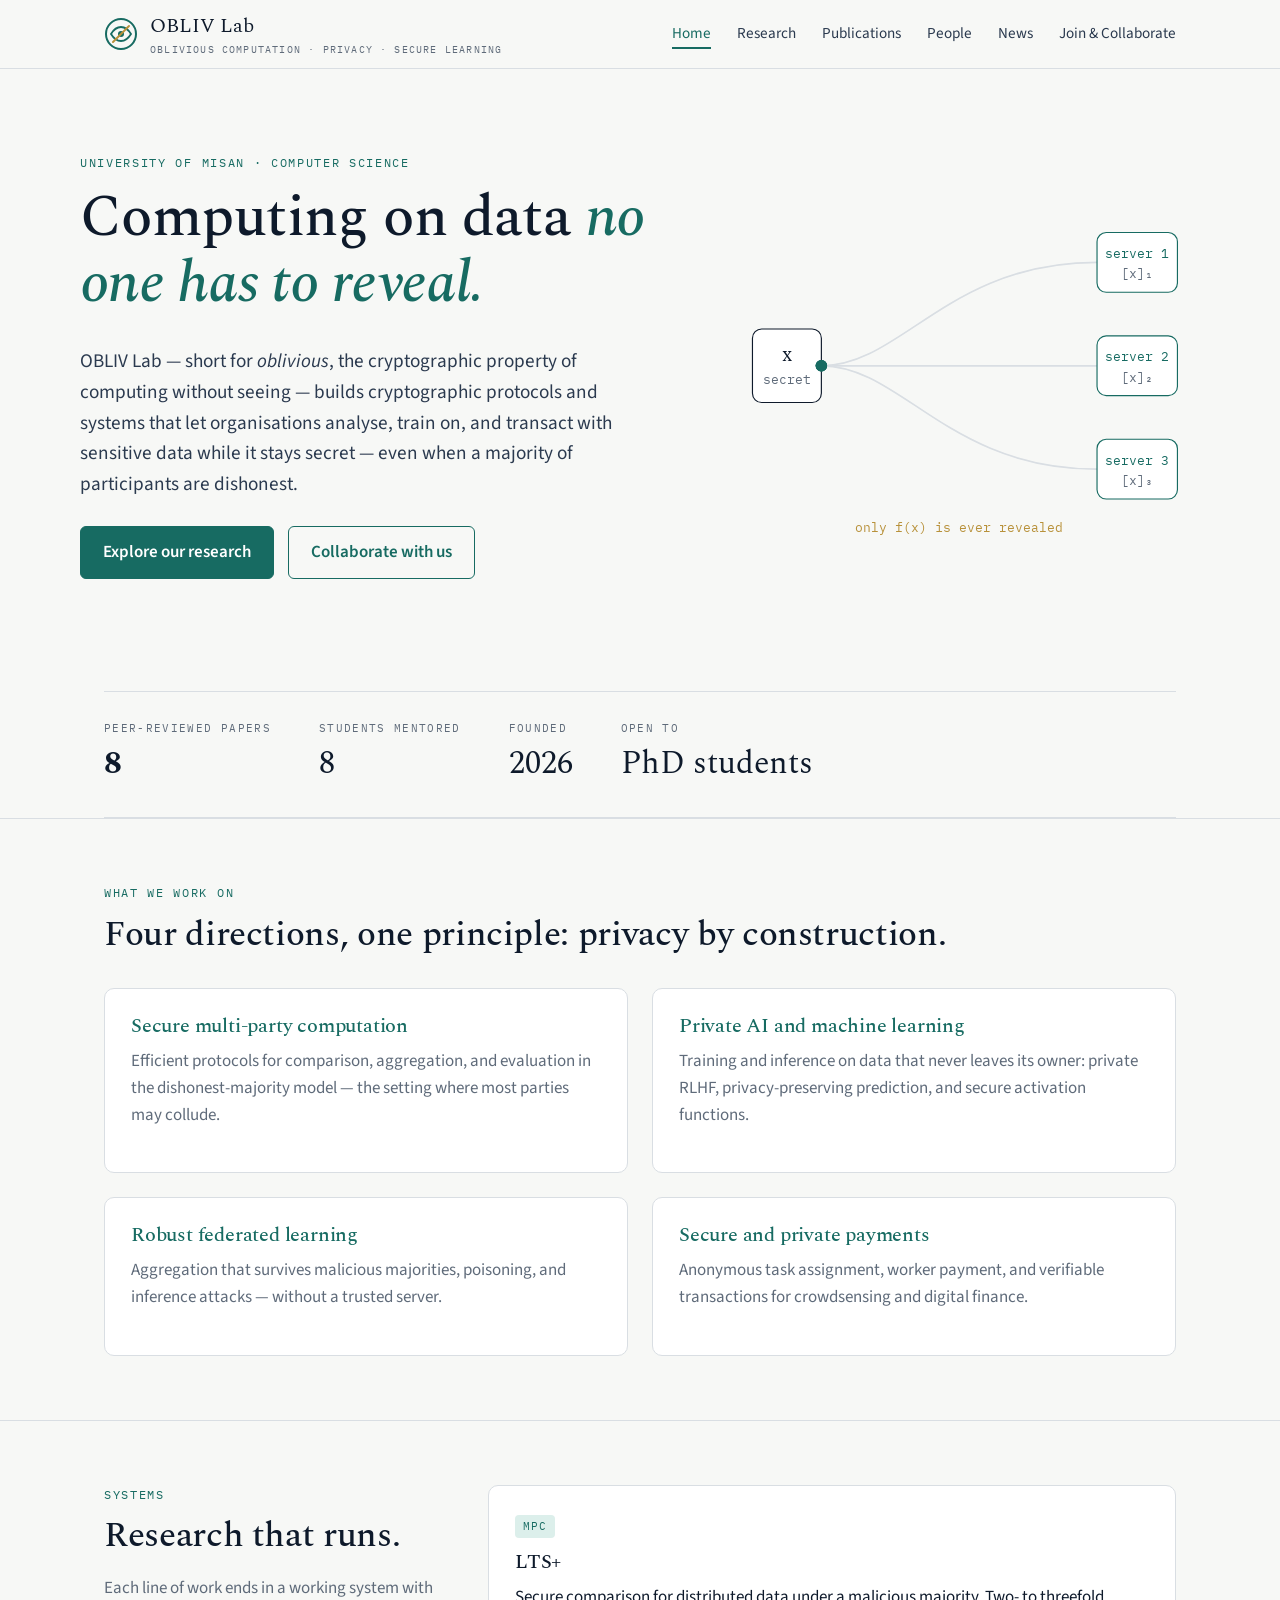
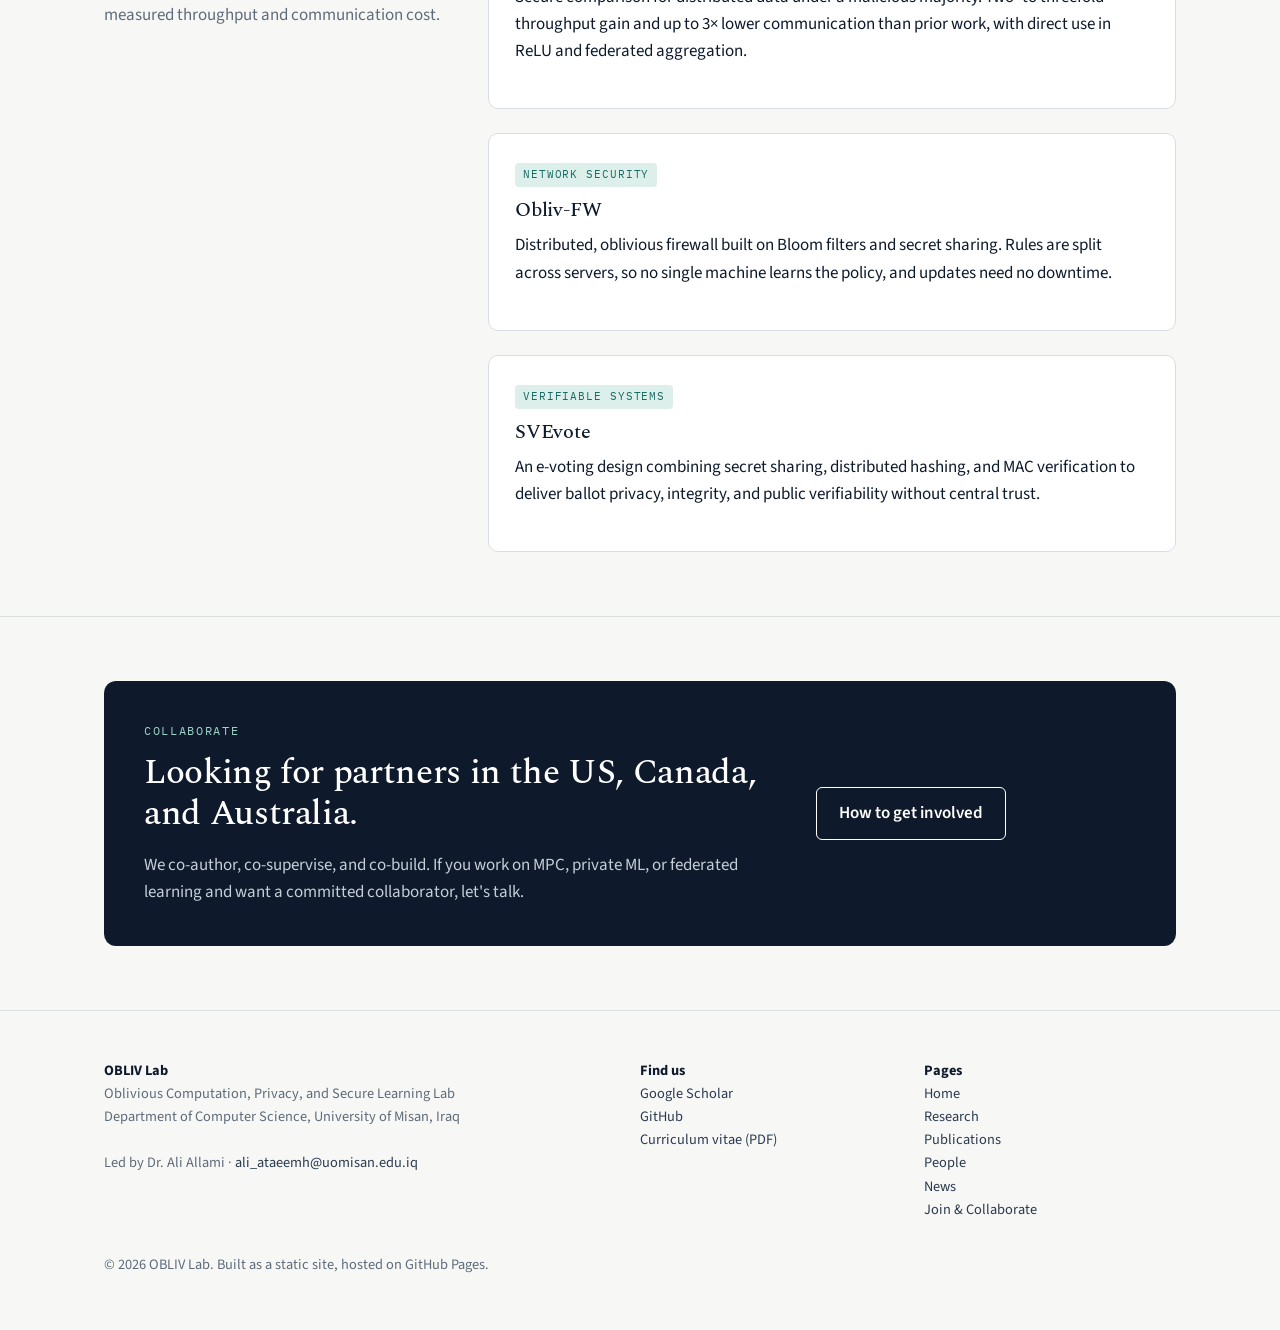
==== index.html @ cf1534f7 "Add files via upload" ====
<!DOCTYPE html><html lang="en"><head><meta charset="utf-8"><meta name="viewport" content="width=device-width,initial-scale=1">
<title>Home · OBLIV Lab · University of Misan</title><meta name="description" content="OBLIV Lab at the University of Misan researches secure multi-party computation, privacy-preserving machine learning, federated learning, and secure payments.">
<meta property="og:title" content="Home · OBLIV Lab"><meta property="og:description" content="OBLIV Lab at the University of Misan researches secure multi-party computation, privacy-preserving machine learning, federated learning, and secure payments.">
<link rel="preconnect" href="https://fonts.googleapis.com"><link href="https://fonts.googleapis.com/css2?family=Spectral:ital,wght@0,400;0,500;1,400;1,500&family=Source+Sans+3:wght@400;600&family=IBM+Plex+Mono:wght@400;500&display=swap" rel="stylesheet">
<link rel="stylesheet" href="assets/style.css">
<script type="application/ld+json">{"@context":"https://schema.org","@type":"Person","name":"Ali Allami","jobTitle":"Assistant Professor of Computer Science","affiliation":"University of Misan","email":"ali_ataeemh@uomisan.edu.iq","url":"https://aaallami.github.io/oblivlab/","sameAs":["https://scholar.google.com/citations?user=SB2VG4AAAAAJ","https://github.com/aaallami"]}</script>
</head><body>
<header><div class="wrap nav"><a class="brand" href="index.html"><svg width="34" height="34" viewBox="0 0 34 34" aria-hidden="true"><circle cx="17" cy="17" r="15" fill="none" stroke="#176B62" stroke-width="2"/><path d="M7 17c3-5 7-7 10-7s7 2 10 7c-3 5-7 7-10 7s-7-2-10-7z" fill="none" stroke="#176B62" stroke-width="1.8"/><circle cx="17" cy="17" r="3" fill="#176B62"/><path d="M9 25L25 9" stroke="#B8913A" stroke-width="2" stroke-linecap="round"/></svg><span>OBLIV Lab<small>Oblivious Computation · Privacy · Secure Learning</small></span></a>
<button class="menu" aria-label="Menu">Menu</button><ul><li><a href="index.html" class="active">Home</a></li><li><a href="research.html" class="">Research</a></li><li><a href="publications.html" class="">Publications</a></li><li><a href="people.html" class="">People</a></li><li><a href="news.html" class="">News</a></li><li><a href="join.html" class="">Join & Collaborate</a></li></ul></div></header>
<main><!--title:Home--><!--desc:OBLIV Lab at the University of Misan researches secure multi-party computation, privacy-preserving machine learning, federated learning, and secure payments.-->
<div class="wrap hero">
 <div>
  <div class="eyebrow">University of Misan · Computer Science</div>
  <h1>Computing on data <em>no one has to reveal.</em></h1>
  <p class="lead">OBLIV Lab — short for <em>oblivious</em>, the cryptographic property of computing without seeing — builds cryptographic protocols and systems that let organisations analyse, train on, and transact with sensitive data while it stays secret — even when a majority of participants are dishonest.</p>
  <div class="actions"><a class="btn primary" href="research.html">Explore our research</a><a class="btn" href="join.html">Collaborate with us</a></div>
 </div>
 <svg class="shares" viewBox="0 0 420 320" role="img" aria-label="Illustration of secret sharing: one data item is split into three shares sent to independent servers, and only the computed result is revealed.">
  <defs><path id="p1" d="M90 160 C160 160,200 70,330 70"/><path id="p2" d="M90 160 C180 160,220 160,330 160"/><path id="p3" d="M90 160 C160 160,200 250,330 250"/></defs>
  <g stroke="#D9DEE3" fill="none" stroke-width="1.5"><use href="#p1"/><use href="#p2"/><use href="#p3"/></g>
  <g font-family="IBM Plex Mono,monospace" font-size="11" fill="#5F6B7A">
   <rect x="30" y="128" width="60" height="64" rx="8" fill="#fff" stroke="#0E1A2B"/><text x="60" y="156" text-anchor="middle" fill="#0E1A2B" font-size="18" font-family="Spectral,serif">x</text><text x="60" y="176" text-anchor="middle">secret</text>
   <rect x="330" y="44" width="70" height="52" rx="8" fill="#fff" stroke="#176B62"/><text x="365" y="66" text-anchor="middle" fill="#176B62">server 1</text><text x="365" y="84" text-anchor="middle">[x]₁</text>
   <rect x="330" y="134" width="70" height="52" rx="8" fill="#fff" stroke="#176B62"/><text x="365" y="156" text-anchor="middle" fill="#176B62">server 2</text><text x="365" y="174" text-anchor="middle">[x]₂</text>
   <rect x="330" y="224" width="70" height="52" rx="8" fill="#fff" stroke="#176B62"/><text x="365" y="246" text-anchor="middle" fill="#176B62">server 3</text><text x="365" y="264" text-anchor="middle">[x]₃</text>
   <text x="210" y="305" text-anchor="middle" fill="#B8913A">only f(x) is ever revealed</text>
  </g>
  <g fill="#176B62"><circle class="pkt d1" r="5" style="offset-path:path('M90 160 C160 160,200 70,330 70')"/><circle class="pkt d2" r="5" style="offset-path:path('M90 160 C180 160,220 160,330 160')"/><circle class="pkt d3" r="5" style="offset-path:path('M90 160 C160 160,200 250,330 250')"/></g>
 </svg>
</div>
<div class="wrap"><div class="stats reveal"><div><span>Peer-reviewed papers</span><b id="pubcount">8</b></div><div><span>Students mentored</span>8</div><div><span>Founded</span>2026</div><div><span>Open to</span>PhD students</div></div></div>
<section><div class="wrap">
 <div class="eyebrow">What we work on</div><h2>Four directions, one principle: privacy by construction.</h2>
 <div class="grid c2" style="margin-top:32px">
  <a class="card reveal" href="research.html#mpc"><h3>Secure multi-party computation</h3><p class="muted">Efficient protocols for comparison, aggregation, and evaluation in the dishonest-majority model — the setting where most parties may collude.</p></a>
  <a class="card reveal" href="research.html#pml"><h3>Private AI and machine learning</h3><p class="muted">Training and inference on data that never leaves its owner: private RLHF, privacy-preserving prediction, and secure activation functions.</p></a>
  <a class="card reveal" href="research.html#fl"><h3>Robust federated learning</h3><p class="muted">Aggregation that survives malicious majorities, poisoning, and inference attacks — without a trusted server.</p></a>
  <a class="card reveal" href="research.html#pay"><h3>Secure and private payments</h3><p class="muted">Anonymous task assignment, worker payment, and verifiable transactions for crowdsensing and digital finance.</p></a>
 </div>
</div></section>
<section><div class="wrap split">
 <div><div class="eyebrow">Systems</div><h2>Research that runs.</h2><p class="muted">Each line of work ends in a working system with measured throughput and communication cost.</p></div>
 <div class="grid">
  <div class="card reveal"><span class="tag">MPC</span><h3 style="margin-top:12px">LTS+</h3><p>Secure comparison for distributed data under a malicious majority. Two- to threefold throughput gain and up to 3× lower communication than prior work, with direct use in ReLU and federated aggregation.</p></div>
  <div class="card reveal"><span class="tag">Network security</span><h3 style="margin-top:12px">Obliv-FW</h3><p>Distributed, oblivious firewall built on Bloom filters and secret sharing. Rules are split across servers, so no single machine learns the policy, and updates need no downtime.</p></div>
  <div class="card reveal"><span class="tag">Verifiable systems</span><h3 style="margin-top:12px">SVEvote</h3><p>An e-voting design combining secret sharing, distributed hashing, and MAC verification to deliver ballot privacy, integrity, and public verifiability without central trust.</p></div>
 </div>
</div></section>
<section><div class="wrap"><div class="callout reveal"><div><div class="eyebrow" style="color:#9CD3C9">Collaborate</div><h2>Looking for partners in the US, Canada, and Australia.</h2><p style="color:#C5CED8;margin:0">We co-author, co-supervise, and co-build. If you work on MPC, private ML, or federated learning and want a committed collaborator, let's talk.</p></div><div><a class="btn" href="join.html">How to get involved</a></div></div></div></section>
</main>
<footer><div class="wrap"><div class="cols"><div><strong style="color:var(--ink)">OBLIV Lab</strong><br>Oblivious Computation, Privacy, and Secure Learning Lab<br>Department of Computer Science, University of Misan, Iraq<br><br>Led by Dr. Ali Allami · <a href="mailto:ali_ataeemh@uomisan.edu.iq">ali_ataeemh@uomisan.edu.iq</a></div>
<div><strong style="color:var(--ink)">Find us</strong><br><a href="https://scholar.google.com/citations?user=SB2VG4AAAAAJ">Google Scholar</a><br><a href="https://github.com/aaallami">GitHub</a><br><a href="assets/Ali_Allami_CV.pdf">Curriculum vitae (PDF)</a></div>
<div><strong style="color:var(--ink)">Pages</strong><br><a href="index.html">Home</a><br><a href="research.html">Research</a><br><a href="publications.html">Publications</a><br><a href="people.html">People</a><br><a href="news.html">News</a><br><a href="join.html">Join & Collaborate</a></div></div>
<p style="margin-top:32px">© 2026 OBLIV Lab. Built as a static site, hosted on GitHub Pages.</p></div></footer>
<script src="assets/site.js"></script></body></html>
---- assets/style.css ----
:root{
  --ink:#0E1A2B; --ink-2:#2B3A4F; --muted:#5F6B7A; --line:#D9DEE3;
  --paper:#F7F8F6; --card:#FFFFFF; --teal:#176B62; --teal-soft:#DCEFEB; --gold:#B8913A;
  --display:"Spectral",Georgia,serif; --body:"Source Sans 3","Segoe UI",system-ui,sans-serif; --mono:"IBM Plex Mono",ui-monospace,monospace;
  --max:1120px;
}
*{box-sizing:border-box}
html{scroll-behavior:smooth}
body{margin:0;background:var(--paper);color:var(--ink);font-family:var(--body);font-size:17px;line-height:1.6}
a{color:var(--teal);text-decoration:none}
a:hover{text-decoration:underline}
:focus-visible{outline:2px solid var(--gold);outline-offset:3px}
.wrap{max-width:var(--max);margin:0 auto;padding:0 24px}
h1,h2,h3{font-family:var(--display);font-weight:500;line-height:1.15;margin:0 0 .5em;letter-spacing:-.01em}
h1{font-size:clamp(2.2rem,5vw,3.6rem)}
h2{font-size:clamp(1.6rem,3vw,2.2rem)}
h3{font-size:1.25rem}
p{margin:0 0 1em}
.eyebrow{font-family:var(--mono);font-size:.75rem;letter-spacing:.14em;text-transform:uppercase;color:var(--teal);margin-bottom:.8rem}
.muted{color:var(--muted)}
/* header */
header{position:sticky;top:0;z-index:10;background:rgba(247,248,246,.92);backdrop-filter:blur(8px);border-bottom:1px solid var(--line)}
.nav{display:flex;align-items:center;justify-content:space-between;height:68px}
.brand{display:flex;align-items:center;gap:12px;color:var(--ink);font-family:var(--display);font-size:1.25rem}
.brand:hover{text-decoration:none}
.brand small{display:block;font-family:var(--mono);font-size:.62rem;letter-spacing:.12em;text-transform:uppercase;color:var(--muted)}
.nav ul{list-style:none;display:flex;gap:26px;margin:0;padding:0}
.nav ul a{color:var(--ink-2);font-size:.95rem}
.nav ul a.active,.nav ul a:hover{color:var(--teal);text-decoration:none;border-bottom:2px solid var(--teal);padding-bottom:3px}
.menu{display:none;background:none;border:1px solid var(--line);border-radius:6px;padding:6px 10px;font:inherit;cursor:pointer}
@media(max-width:760px){.menu{display:block}.nav ul{display:none;position:absolute;left:0;right:0;top:68px;background:var(--paper);flex-direction:column;gap:0;padding:8px 24px 16px;border-bottom:1px solid var(--line)}.nav ul.open{display:flex}.nav ul li{padding:10px 0}}
/* hero */
.hero{padding:84px 0 64px;display:grid;grid-template-columns:1.1fr .9fr;gap:48px;align-items:center}
.hero h1 em{font-style:italic;color:var(--teal)}
.hero p.lead{font-size:1.2rem;color:var(--ink-2);max-width:54ch}
.btn{display:inline-block;padding:12px 22px;border-radius:6px;font-weight:600;border:1px solid var(--teal);color:var(--teal);transition:.2s}
.btn:hover{text-decoration:none;background:var(--teal);color:#fff}
.btn.primary{background:var(--teal);color:#fff}
.btn.primary:hover{background:#105149;border-color:#105149}
.actions{display:flex;gap:14px;flex-wrap:wrap;margin-top:26px}
@media(max-width:860px){.hero{grid-template-columns:1fr;padding:56px 0 40px}}
/* shares diagram */
.shares{width:100%;height:auto}
.shares .pkt{animation:travel 6s ease-in-out infinite}
.shares .pkt.d1{animation-delay:0s}.shares .pkt.d2{animation-delay:.4s}.shares .pkt.d3{animation-delay:.8s}
@keyframes travel{0%,15%{offset-distance:0%;opacity:0}25%{opacity:1}70%{opacity:1}85%,100%{offset-distance:100%;opacity:0}}
@media(prefers-reduced-motion:reduce){.shares .pkt{animation:none;offset-distance:55%}}
/* sections */
section{padding:64px 0;border-top:1px solid var(--line)}
.grid{display:grid;gap:24px}
.grid.c3{grid-template-columns:repeat(3,1fr)}
.grid.c2{grid-template-columns:repeat(2,1fr)}
@media(max-width:860px){.grid.c3,.grid.c2{grid-template-columns:1fr}}
.card{background:var(--card);border:1px solid var(--line);border-radius:10px;padding:26px;transition:.2s}
.card:hover{border-color:var(--teal);box-shadow:0 8px 24px rgba(14,26,43,.06)}
.card h3{margin-top:0}
.tag{display:inline-block;font-family:var(--mono);font-size:.7rem;letter-spacing:.08em;text-transform:uppercase;background:var(--teal-soft);color:var(--teal);border-radius:4px;padding:3px 8px;margin-right:6px}
.tag.gold{background:#F5EDD8;color:#8A6A22}
.tag.grey{background:#ECEFF2;color:var(--muted)}
.split{display:grid;grid-template-columns:1fr 2fr;gap:40px;align-items:start}
@media(max-width:860px){.split{grid-template-columns:1fr}}
/* stats strip */
.stats{display:flex;gap:48px;flex-wrap:wrap;padding:28px 0;border-top:1px solid var(--line);border-bottom:1px solid var(--line);margin-top:48px}
.stats div{font-family:var(--display);font-size:2rem;color:var(--ink)}
.stats div span{display:block;font-family:var(--mono);font-size:.7rem;letter-spacing:.12em;text-transform:uppercase;color:var(--muted)}
/* publications */
.filters{display:flex;gap:10px;flex-wrap:wrap;margin:0 0 28px}
.filters button{font:inherit;font-size:.9rem;padding:7px 14px;border:1px solid var(--line);background:#fff;border-radius:999px;cursor:pointer;color:var(--ink-2)}
.filters button.on{background:var(--ink);color:#fff;border-color:var(--ink)}
.year{font-family:var(--mono);font-size:.8rem;letter-spacing:.12em;color:var(--muted);margin:32px 0 10px;padding-top:24px;border-top:1px dashed var(--line)}
.pub{display:grid;grid-template-columns:36px 1fr;gap:14px;padding:16px 0;border-bottom:1px solid var(--line)}
.pub .n{font-family:var(--mono);font-size:.8rem;color:var(--muted);padding-top:4px}
.pub .t{font-weight:600;font-size:1.05rem}
.pub .a{color:var(--ink-2)}
.pub .a b{color:var(--ink);font-weight:600}
.pub .a .s{color:var(--teal)}
.pub .v{color:var(--muted);font-size:.95rem}
.pub .links a{font-size:.85rem;margin-right:12px;font-family:var(--mono)}
/* people */
.person{display:flex;gap:18px;align-items:flex-start}
.avatar{width:64px;height:64px;border-radius:50%;background:linear-gradient(135deg,var(--teal-soft),#C9DED9);display:grid;place-items:center;font-family:var(--display);color:var(--teal);font-size:1.3rem;flex:none;object-fit:cover}
.person small{display:block;color:var(--muted)}
/* timeline / news */
.news li{display:grid;grid-template-columns:120px 1fr;gap:20px;padding:14px 0;border-bottom:1px solid var(--line);list-style:none}
.news ul{padding:0;margin:0}
.news time{font-family:var(--mono);font-size:.78rem;color:var(--muted);padding-top:4px}
/* footer */
footer{padding:48px 0 40px;border-top:1px solid var(--line);color:var(--muted);font-size:.9rem}
footer .cols{display:grid;grid-template-columns:2fr 1fr 1fr;gap:32px}
footer a{color:var(--ink-2)}
@media(max-width:760px){footer .cols{grid-template-columns:1fr}}
.callout{background:var(--ink);color:#E9EEF2;border-radius:12px;padding:40px;display:grid;grid-template-columns:2fr 1fr;gap:32px;align-items:center}
.callout h2{color:#fff}.callout a.btn{border-color:#fff;color:#fff}.callout a.btn:hover{background:#fff;color:var(--ink)}
@media(max-width:760px){.callout{grid-template-columns:1fr;padding:28px}}
.reveal{opacity:0;transform:translateY(12px);transition:.6s ease}
.reveal.in{opacity:1;transform:none}
@media(prefers-reduced-motion:reduce){.reveal{opacity:1;transform:none;transition:none}}
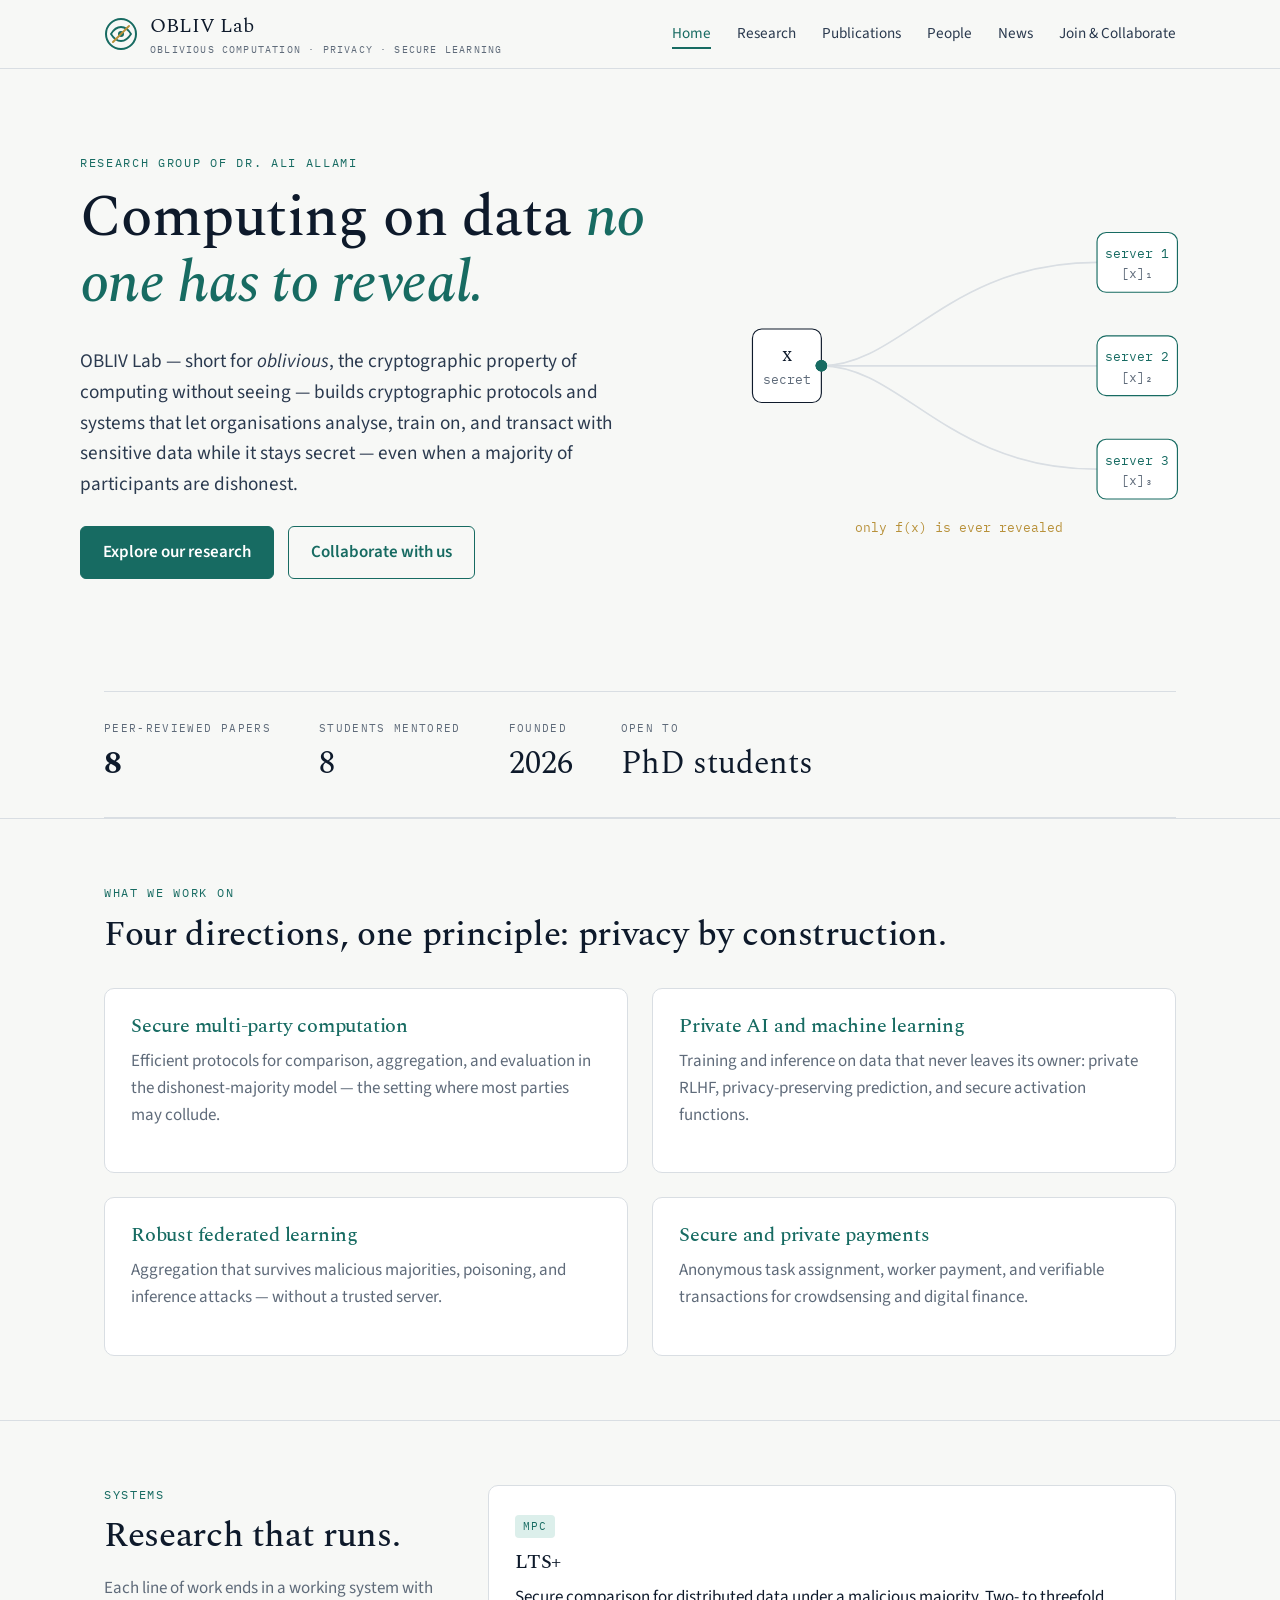
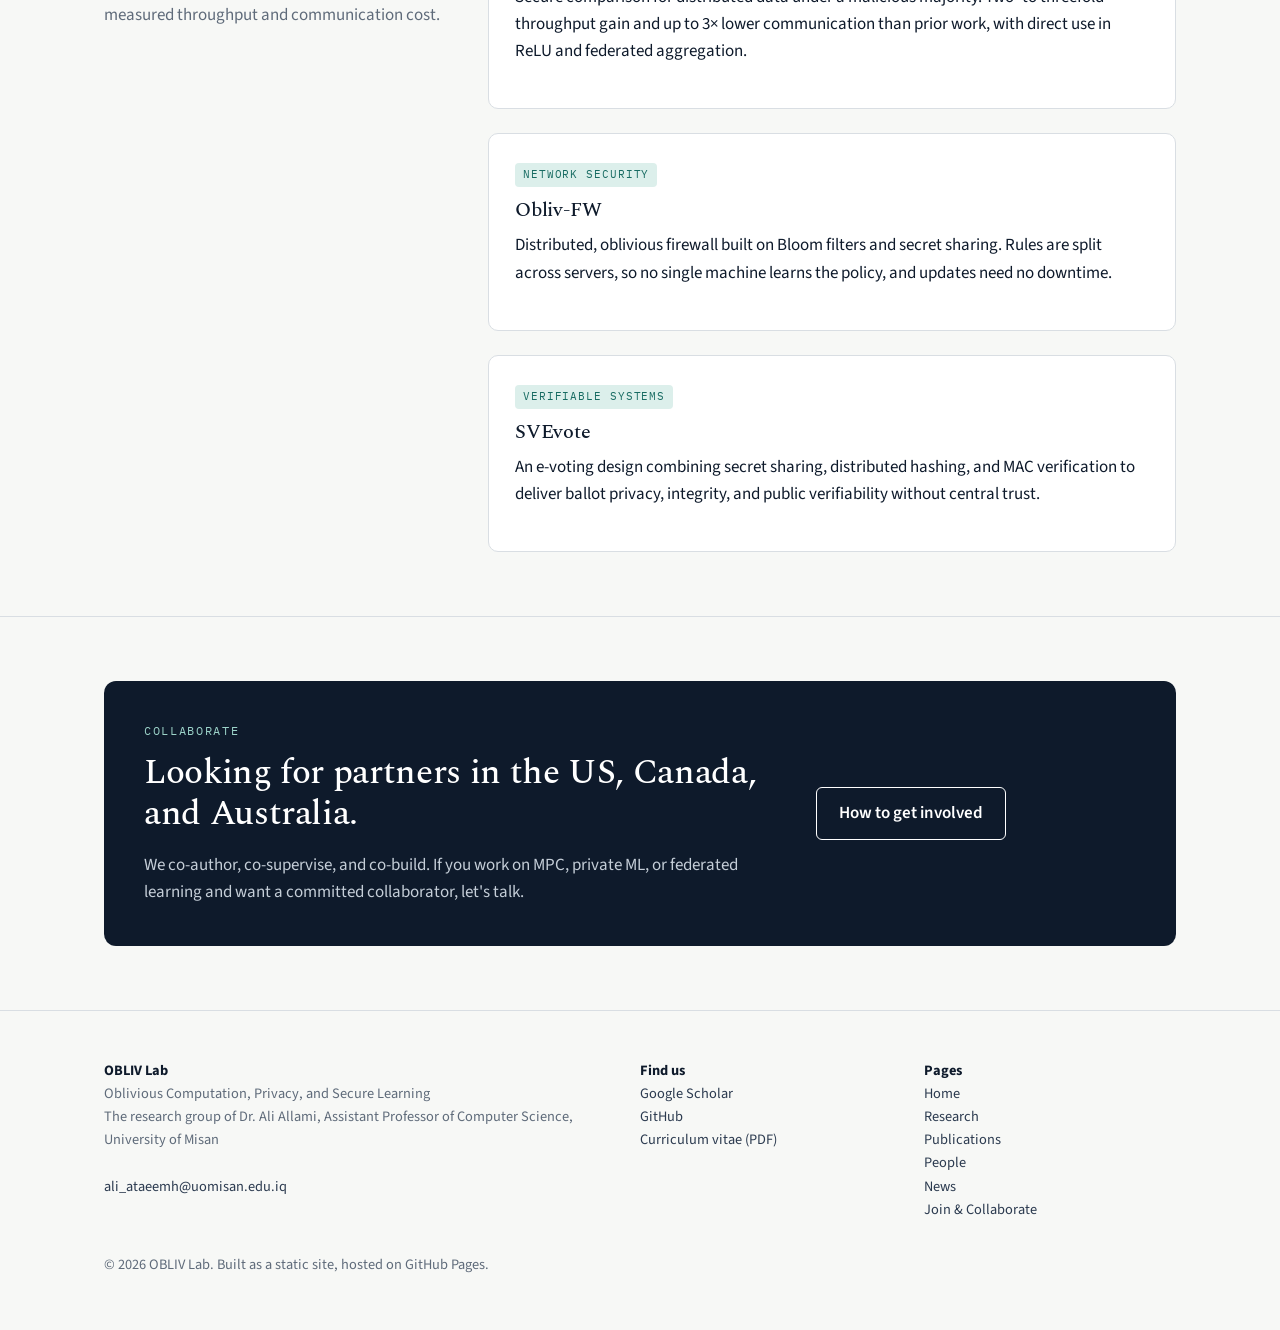
==== commit 3fd8c29a: "Add files via upload" ====
--- a/index.html
+++ b/index.html
@@ -1,16 +1,16 @@
-<!DOCTYPE html><html lang="en"><head><meta charset="utf-8"><meta name="viewport" content="width=device-width,initial-scale=1">
-<title>Home · OBLIV Lab · University of Misan</title><meta name="description" content="OBLIV Lab at the University of Misan researches secure multi-party computation, privacy-preserving machine learning, federated learning, and secure payments.">
-<meta property="og:title" content="Home · OBLIV Lab"><meta property="og:description" content="OBLIV Lab at the University of Misan researches secure multi-party computation, privacy-preserving machine learning, federated learning, and secure payments.">
+<!DOCTYPE html><html lang="en"><head><meta charset="utf-8"><meta name="google-site-verification" content="lc9Xxmwd7JmNQHgeJWLd-fGD9Est5gwEQMhopIguGWw" /><meta name="viewport" content="width=device-width,initial-scale=1">
+<title>Home · OBLIV Lab · Ali Allami</title><meta name="description" content="OBLIV Lab, the research group of Dr. Ali Allami, works on secure multi-party computation, privacy-preserving machine learning, federated learning, and secure payments.">
+<meta property="og:title" content="Home · OBLIV Lab"><meta property="og:description" content="OBLIV Lab, the research group of Dr. Ali Allami, works on secure multi-party computation, privacy-preserving machine learning, federated learning, and secure payments.">
 <link rel="preconnect" href="https://fonts.googleapis.com"><link href="https://fonts.googleapis.com/css2?family=Spectral:ital,wght@0,400;0,500;1,400;1,500&family=Source+Sans+3:wght@400;600&family=IBM+Plex+Mono:wght@400;500&display=swap" rel="stylesheet">
 <link rel="stylesheet" href="assets/style.css">
-<script type="application/ld+json">{"@context":"https://schema.org","@type":"Person","name":"Ali Allami","jobTitle":"Assistant Professor of Computer Science","affiliation":"University of Misan","email":"ali_ataeemh@uomisan.edu.iq","url":"https://aaallami.github.io/oblivlab/","sameAs":["https://scholar.google.com/citations?user=SB2VG4AAAAAJ","https://github.com/aaallami"]}</script>
+<script type="application/ld+json">{"@context":"https://schema.org","@type":"Person","name":"Ali Allami","jobTitle":"Assistant Professor of Computer Science","affiliation":{"@type":"CollegeOrUniversity","name":"University of Misan"},"email":"ali_ataeemh@uomisan.edu.iq","url":"https://aaallami.github.io/Obliv-lab/","sameAs":["https://scholar.google.com/citations?user=SB2VG4AAAAAJ","https://github.com/aaallami"]}</script>
 </head><body>
 <header><div class="wrap nav"><a class="brand" href="index.html"><svg width="34" height="34" viewBox="0 0 34 34" aria-hidden="true"><circle cx="17" cy="17" r="15" fill="none" stroke="#176B62" stroke-width="2"/><path d="M7 17c3-5 7-7 10-7s7 2 10 7c-3 5-7 7-10 7s-7-2-10-7z" fill="none" stroke="#176B62" stroke-width="1.8"/><circle cx="17" cy="17" r="3" fill="#176B62"/><path d="M9 25L25 9" stroke="#B8913A" stroke-width="2" stroke-linecap="round"/></svg><span>OBLIV Lab<small>Oblivious Computation · Privacy · Secure Learning</small></span></a>
 <button class="menu" aria-label="Menu">Menu</button><ul><li><a href="index.html" class="active">Home</a></li><li><a href="research.html" class="">Research</a></li><li><a href="publications.html" class="">Publications</a></li><li><a href="people.html" class="">People</a></li><li><a href="news.html" class="">News</a></li><li><a href="join.html" class="">Join & Collaborate</a></li></ul></div></header>
-<main><!--title:Home--><!--desc:OBLIV Lab at the University of Misan researches secure multi-party computation, privacy-preserving machine learning, federated learning, and secure payments.-->
+<main><!--title:Home--><!--desc:OBLIV Lab, the research group of Dr. Ali Allami, works on secure multi-party computation, privacy-preserving machine learning, federated learning, and secure payments.-->
 <div class="wrap hero">
  <div>
-  <div class="eyebrow">University of Misan · Computer Science</div>
+  <div class="eyebrow">Research group of Dr. Ali Allami</div>
   <h1>Computing on data <em>no one has to reveal.</em></h1>
   <p class="lead">OBLIV Lab — short for <em>oblivious</em>, the cryptographic property of computing without seeing — builds cryptographic protocols and systems that let organisations analyse, train on, and transact with sensitive data while it stays secret — even when a majority of participants are dishonest.</p>
   <div class="actions"><a class="btn primary" href="research.html">Explore our research</a><a class="btn" href="join.html">Collaborate with us</a></div>
@@ -48,7 +48,7 @@
 </div></section>
 <section><div class="wrap"><div class="callout reveal"><div><div class="eyebrow" style="color:#9CD3C9">Collaborate</div><h2>Looking for partners in the US, Canada, and Australia.</h2><p style="color:#C5CED8;margin:0">We co-author, co-supervise, and co-build. If you work on MPC, private ML, or federated learning and want a committed collaborator, let's talk.</p></div><div><a class="btn" href="join.html">How to get involved</a></div></div></div></section>
 </main>
-<footer><div class="wrap"><div class="cols"><div><strong style="color:var(--ink)">OBLIV Lab</strong><br>Oblivious Computation, Privacy, and Secure Learning Lab<br>Department of Computer Science, University of Misan, Iraq<br><br>Led by Dr. Ali Allami · <a href="mailto:ali_ataeemh@uomisan.edu.iq">ali_ataeemh@uomisan.edu.iq</a></div>
+<footer><div class="wrap"><div class="cols"><div><strong style="color:var(--ink)">OBLIV Lab</strong><br>Oblivious Computation, Privacy, and Secure Learning<br>The research group of Dr. Ali Allami, Assistant Professor of Computer Science, University of Misan<br><br><a href="mailto:ali_ataeemh@uomisan.edu.iq">ali_ataeemh@uomisan.edu.iq</a></div>
 <div><strong style="color:var(--ink)">Find us</strong><br><a href="https://scholar.google.com/citations?user=SB2VG4AAAAAJ">Google Scholar</a><br><a href="https://github.com/aaallami">GitHub</a><br><a href="assets/Ali_Allami_CV.pdf">Curriculum vitae (PDF)</a></div>
 <div><strong style="color:var(--ink)">Pages</strong><br><a href="index.html">Home</a><br><a href="research.html">Research</a><br><a href="publications.html">Publications</a><br><a href="people.html">People</a><br><a href="news.html">News</a><br><a href="join.html">Join & Collaborate</a></div></div>
 <p style="margin-top:32px">© 2026 OBLIV Lab. Built as a static site, hosted on GitHub Pages.</p></div></footer>
